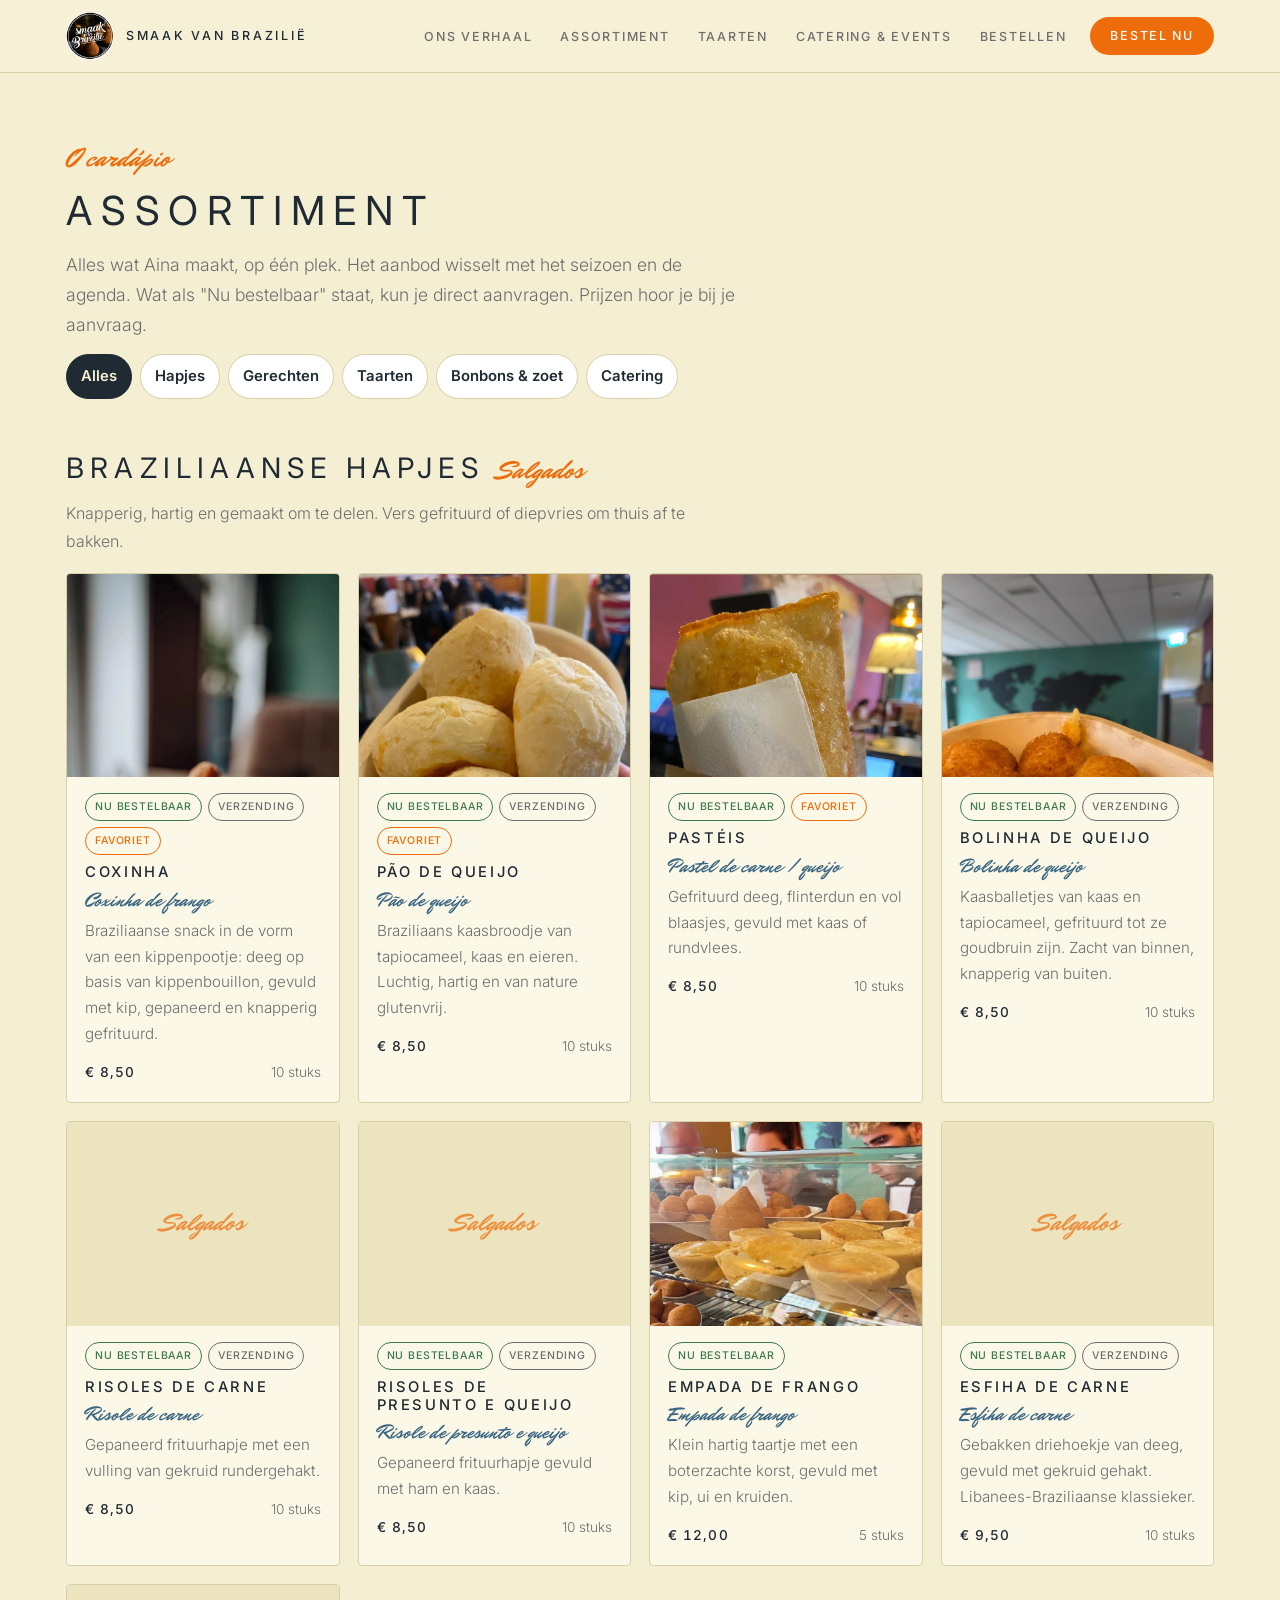
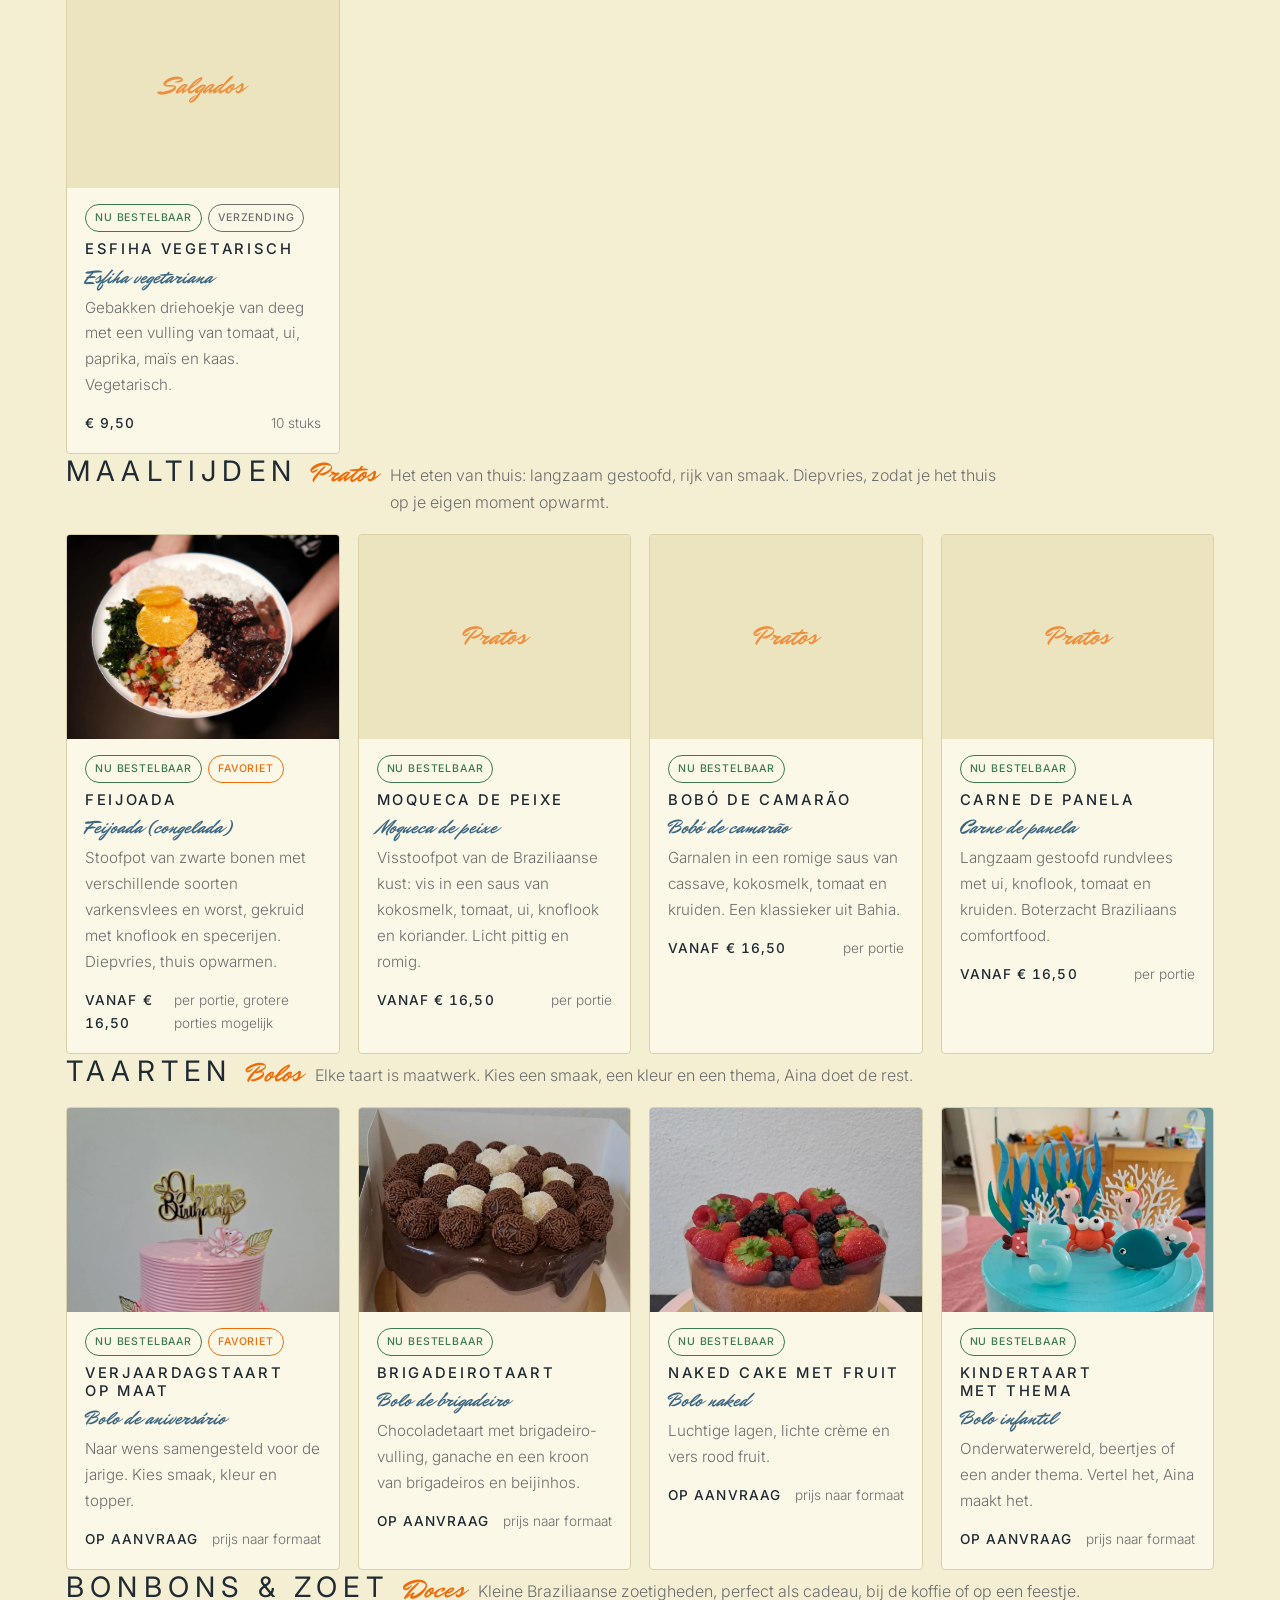
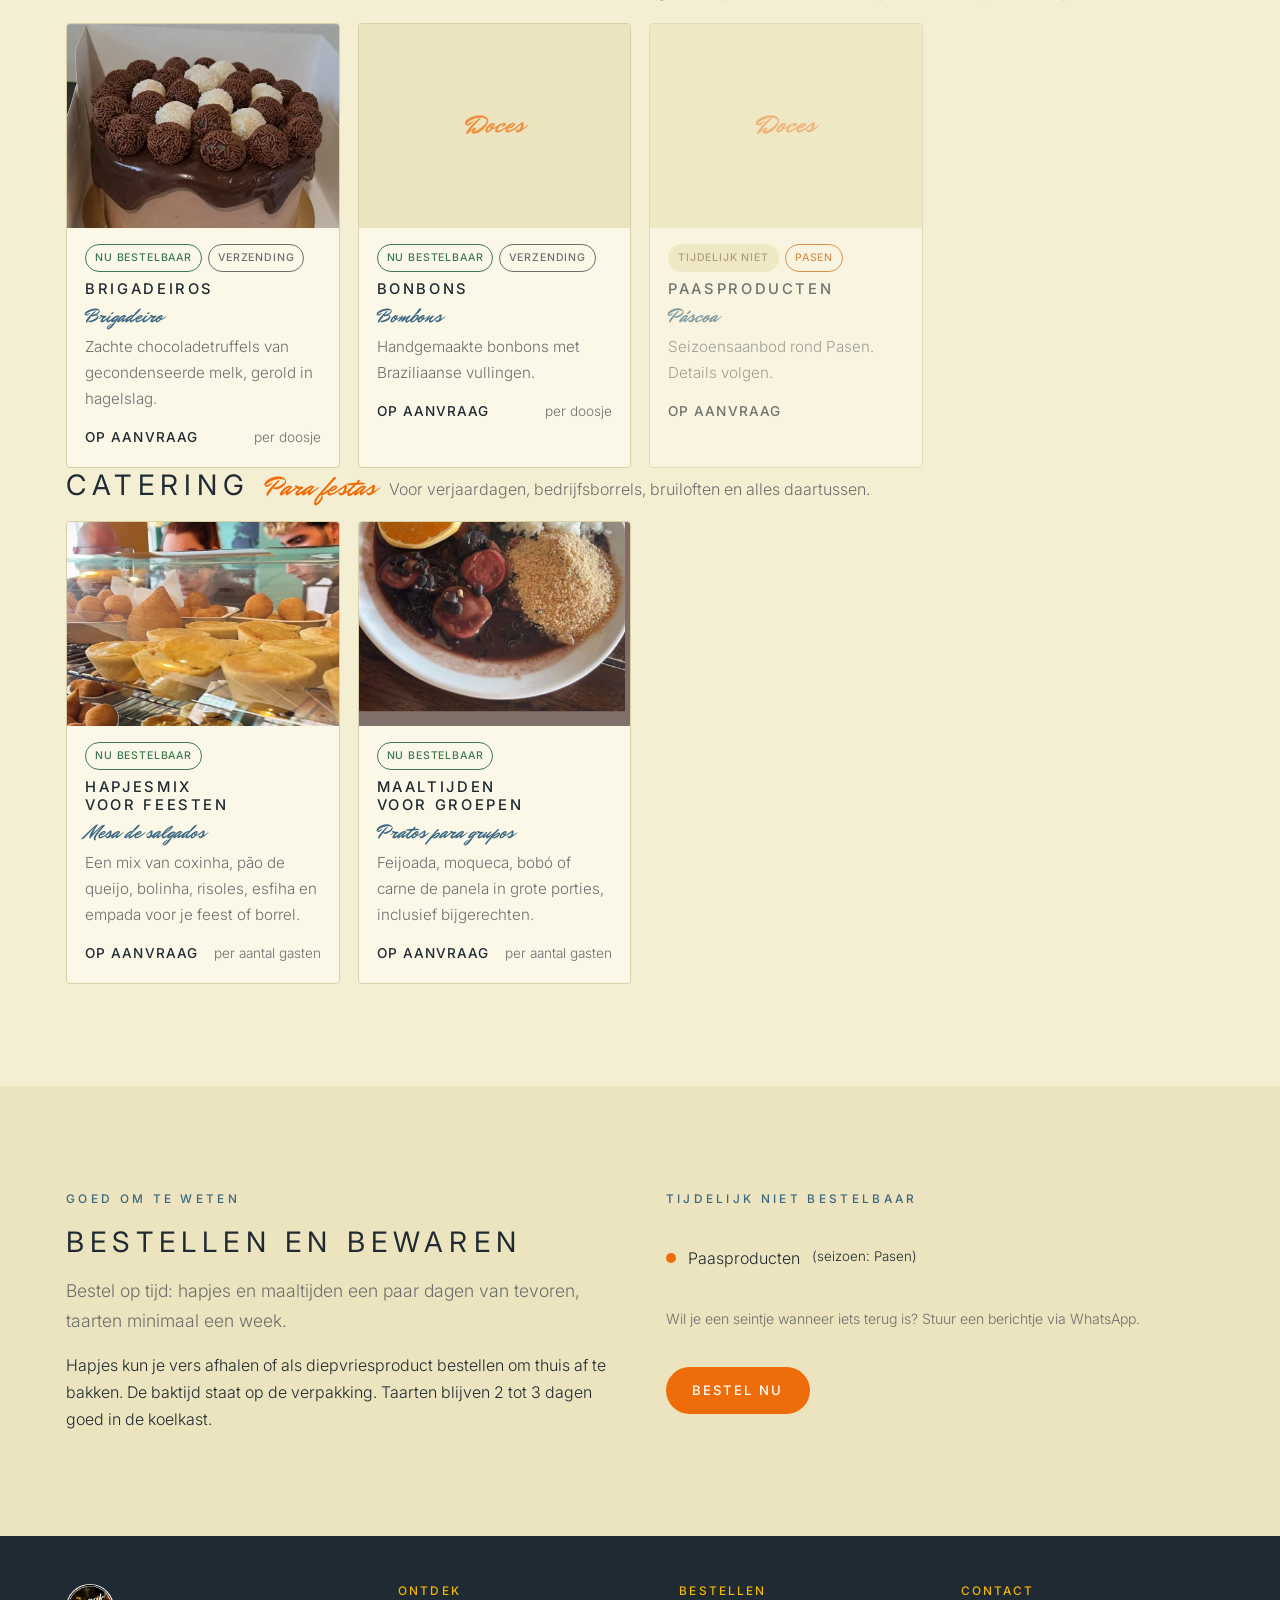
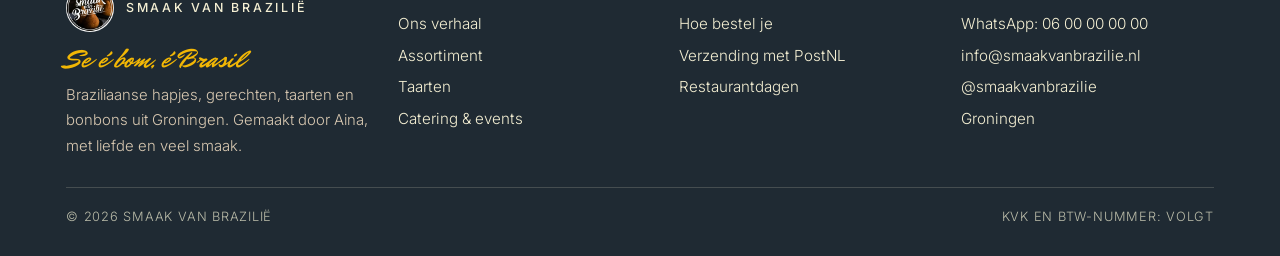
==== assortiment.html @ 4550ffef "Kopie van de live site (inspiring-semolina-e3691b.netlify.app) Co-Authored-By: Claude Opus 5.5 <nore" ====
<!doctype html>
<html lang="nl">
<head>
<meta charset="utf-8">
<meta name="viewport" content="width=device-width, initial-scale=1, viewport-fit=cover">
<title>Assortiment | Smaak van Brazilië</title>
<meta name="description" content="Alle Braziliaanse hapjes, gerechten, taarten, bonbons en cateringopties van Smaak van Brazilië, met actuele beschikbaarheid.">
<link rel="icon" href="img/logo.jpg">
<link rel="preconnect" href="https://fonts.googleapis.com">
<link rel="preconnect" href="https://fonts.gstatic.com" crossorigin>
<link rel="stylesheet" href="https://fonts.googleapis.com/css2?family=Inter:wght@300;400;500;600&family=Mr+Dafoe&display=swap">
<link rel="stylesheet" href="style.css">
</head>
<body>
<div class="notice" hidden></div>
<header class="nav">
  <div class="wrap">
    <a class='brand' href='/'><img src="img/logo.jpg" alt=""><span>smaak van Brazilië</span></a>
    <button class="burger" aria-expanded="false" aria-controls="menu">Menu</button>
    <ul class="menu" id="menu">
      <li><a href='/verhaal'>Ons verhaal</a></li>
      <li><a href='/assortiment'>Assortiment</a></li>
      <li><a href='/taarten'>Taarten</a></li>
      <li><a href='/catering'>Catering &amp; events</a></li>
      <li><a href='/bestellen'>Bestellen</a></li>
      <li><a class='btn btn-primary' href='/bestellen#formulier'>Bestel nu</a></li>
    </ul>
  </div>
</header>
<section class="page-head">
  <div class="wrap">
    <span class="script">O cardápio</span>
    <h1>Assortiment</h1>
    <p class="lead">Alles wat Aina maakt, op één plek. Het aanbod wisselt met het seizoen en de agenda. Wat als "Nu bestelbaar" staat, kun je direct aanvragen. Prijzen hoor je bij je aanvraag.</p>
    <div class="filter">
      <button type="button" data-filter="alle" class="on">Alles</button>
      <button type="button" data-filter="hapjes">Hapjes</button>
      <button type="button" data-filter="gerechten">Gerechten</button>
      <button type="button" data-filter="taarten">Taarten</button>
      <button type="button" data-filter="doces">Bonbons &amp; zoet</button>
      <button type="button" data-filter="catering">Catering</button>
    </div>
  </div>
</section>
<section class="section" style="padding-top:24px">
  <div class="wrap" id="assortiment"></div>
</section>
<section class="section band">
  <div class="wrap contact-grid">
    <div class="stack">
      <span class="eyebrow">Goed om te weten</span>
      <h2>Bestellen en bewaren</h2>
      <p class="lead" data-site="bestelTermijn"></p>
      <p>Hapjes kun je vers afhalen of als diepvriesproduct bestellen om thuis af te bakken. De baktijd staat op de verpakking. Taarten blijven 2 tot 3 dagen goed in de koelkast.</p>
    </div>
    <div class="stack">
      <span class="eyebrow">Tijdelijk niet bestelbaar</span>
      <ul class="pill-list" id="tijdelijk-niet"></ul>
      <p class="hint">Wil je een seintje wanneer iets terug is? Stuur een berichtje via WhatsApp.</p>
      <div><a class='btn btn-primary' href='/bestellen#formulier'>Bestel nu</a></div>
    </div>
  </div>
</section>

<footer>
  <div class="wrap">
    <div>
      <a class='brand' href='/'><img src="img/logo.jpg" alt=""><span>smaak van Brazilië</span></a>
      <p class="tagline">Se é bom, é Brasil</p>
      <p style="margin-top:10px;font-size:.93rem;color:#D9C9B2">Braziliaanse hapjes, gerechten, taarten en bonbons uit Groningen. Gemaakt door Aina, met liefde en veel smaak.</p>
    </div>
    <div>
      <h4>Ontdek</h4>
      <ul>
        <li><a href='/verhaal'>Ons verhaal</a></li>
        <li><a href='/assortiment'>Assortiment</a></li>
        <li><a href='/taarten'>Taarten</a></li>
        <li><a href='/catering'>Catering &amp; events</a></li>
      </ul>
    </div>
    <div>
      <h4>Bestellen</h4>
      <ul>
        <li><a href='/bestellen'>Hoe bestel je</a></li>
        <li><a href='/bestellen#verzending'>Verzending met PostNL</a></li>
        <li><a href='/catering#restaurantdagen'>Restaurantdagen</a></li>
      </ul>
    </div>
    <div>
      <h4>Contact</h4>
      <ul>
        <li><a data-href="whatsapp" href="#" target="_blank" rel="noopener">WhatsApp: <span data-site="telefoon"></span></a></li>
        <li><a data-href="email" href="#"><span data-site="email"></span></a></li>
        <li><a data-href="instagram" href="#" target="_blank" rel="noopener">@<span data-site="instagram"></span></a></li>
        <li><span data-site="plaats"></span></li>
      </ul>
    </div>
    <div class="legal"><span>© <span data-year></span> Smaak van Brazilië</span><span>KvK en btw-nummer: volgt</span></div>
  </div>
</footer>

<script src="products.js"></script>
<script src="main.js"></script>
</body>
</html>
---- style.css ----
/* ============================================================
   Smaak van Brazilië – huisstijl
   Layout: warme, rustige achtergrond; foto's doen het werk.
   Eén accent (dendê-oranje), een tweede kleur alleen voor zoet.
   ============================================================ */
:root{
  --bg:        #F4EFD3;   /* Peixou-creme */
  --bg-2:      #ECE4BE;   /* dieper creme voor banden */
  --ink:       #1F2A33;   /* diep blauwzwart */
  --ink-2:     #6E6E6E;   /* lichtgrijs lopende tekst, zoals Peixou */
  --line:      #D9D0A8;
  --accent:    #EE6C0A;   /* gebrande sinaasappel, knoppen */
  --accent-dk: #C95800;
  --yellow:    #F2B705;   /* mosterdgeel, banden */
  --blue:      #4E7FA0;   /* staalblauw, banden */
  --blue-dk:   #3C6782;
  --sweet:     #EE6C0A;
  --leaf:      #3E7A4F;
  --dark:      #4E7FA0;   /* donkere banden zijn nu blauw */
  --dark-fg:   #F4EFD3;

  --f-display: "Inter", "Helvetica Neue", Helvetica, Arial, sans-serif;
  --f-body:    "Inter", "Helvetica Neue", Helvetica, Arial, sans-serif;
  --f-script:  "Mr Dafoe", "Brush Script MT", cursive;

  --r: 4px;
  --gutter-l: max(16px, env(safe-area-inset-left, 0px));
  --gutter-r: max(16px, env(safe-area-inset-right, 0px));
  --wrap: 1180px;
  color-scheme: light;
}
*{box-sizing:border-box}
html{scroll-behavior:smooth}
@media (prefers-reduced-motion: reduce){ html{scroll-behavior:auto} *{animation:none!important;transition:none!important} }
body{margin:0;background:var(--bg);color:var(--ink);font-family:var(--f-body);font-size:16px;line-height:1.7;-webkit-font-smoothing:antialiased;font-weight:300}
img{max-width:100%;display:block}
a{color:inherit}
h1,h2{font-family:var(--f-display);line-height:1.25;margin:0;text-wrap:balance;font-weight:400;text-transform:uppercase;letter-spacing:.22em}
h1{font-size:clamp(1.5rem,3.4vw,2.7rem)}
h2{font-size:clamp(1.2rem,2.2vw,1.8rem)}
h3,h4{font-family:var(--f-body);font-weight:500;text-transform:uppercase;letter-spacing:.18em;margin:0;line-height:1.25;text-wrap:balance}
h3{font-size:1.02rem}
p{margin:0}
.lead{font-size:1.1rem;font-weight:300;color:var(--ink-2);max-width:62ch}
.script{font-family:var(--f-script);font-weight:400;color:var(--accent);font-size:1.7rem;line-height:1;letter-spacing:0}
.eyebrow{font-family:var(--f-body);text-transform:uppercase;letter-spacing:.28em;font-size:.74rem;font-weight:500;color:var(--blue-dk)}
.wrap{max-width:var(--wrap);margin-inline:auto;padding-left:var(--gutter-l);padding-right:var(--gutter-r)}
.section{padding-block:clamp(56px,8vw,104px)}
.section-head{display:grid;gap:12px;margin-bottom:36px;max-width:70ch}
.band{background:var(--bg-2)}
.band-dark{background:var(--blue);color:var(--dark-fg)}
.band-dark .lead{color:#E7E9D9}
.band-dark .eyebrow{color:#F2B705}
.band-dark .script{color:#F2B705}
.band-yellow{background:var(--yellow);color:var(--ink)}
.band-yellow .eyebrow{color:var(--ink)}
.band-yellow .lead{color:#3B3420}
.stack{display:grid;gap:16px}
.focus:focus-visible, a:focus-visible, button:focus-visible, input:focus-visible, select:focus-visible, textarea:focus-visible{outline:3px solid var(--accent);outline-offset:3px}

/* ---- Buttons ---- */
.btn{display:inline-flex;align-items:center;gap:10px;padding:15px 24px;border-radius:999px;font-family:var(--f-body);font-weight:500;font-size:.82rem;text-transform:uppercase;letter-spacing:.16em;text-decoration:none;border:2px solid transparent;cursor:pointer;transition:transform .15s ease,background .15s ease;line-height:1}
.btn:hover{transform:translateY(-1px)}
.btn-primary{background:var(--accent);color:#fff}
.btn-primary:hover{background:var(--accent-dk)}
.btn-ghost{background:transparent;border-color:currentColor}
.btn-dark{background:var(--ink);color:var(--bg)}
.btn-yellow{background:var(--yellow);color:var(--ink)}
.btn-yellow:hover{background:#E0A800}
.btn-row{display:flex;flex-wrap:wrap;gap:12px}
.btn svg{width:18px;height:18px}

/* ---- Topbar / nav ---- */
.notice{background:var(--accent);color:#fff;text-align:center;font-weight:600;padding:8px var(--gutter-r) 8px var(--gutter-l);font-size:.95rem}
.notice[hidden]{display:none}
.nav{position:sticky;top:env(safe-area-inset-top,0px);z-index:20;background:color-mix(in srgb,var(--bg) 94%,white);backdrop-filter:blur(10px);border-bottom:1px solid var(--line)}
.nav .wrap{display:flex;align-items:center;justify-content:space-between;gap:16px;min-height:72px}
.brand{display:flex;align-items:center;gap:12px;text-decoration:none}
.brand img{width:48px;height:48px;border-radius:50%;object-fit:cover}
.brand span{font-family:var(--f-body);font-weight:500;font-size:.78rem;letter-spacing:.22em;text-transform:uppercase;line-height:1;color:var(--ink)}
.menu{display:flex;gap:4px;list-style:none;margin:0;padding:0;align-items:center}
.menu a{text-decoration:none;padding:10px 12px;border-radius:999px;font-weight:500;font-size:.78rem;text-transform:uppercase;letter-spacing:.14em;color:var(--ink-2)}
.menu a:hover,.menu a[aria-current="page"]{color:var(--ink);background:var(--bg-2)}
.menu .btn{padding:11px 18px;margin-left:8px;color:#fff}
.menu .btn:hover{background:var(--accent-dk);color:#fff}
.burger{display:none;background:none;border:2px solid var(--line);border-radius:10px;padding:8px 10px;font:inherit;font-weight:700;cursor:pointer;color:var(--ink)}
@media (max-width: 860px){
  .burger{display:inline-flex}
  .menu{display:none;position:absolute;left:0;right:0;top:100%;background:var(--bg);border-bottom:1px solid var(--line);flex-direction:column;align-items:stretch;padding:12px var(--gutter-r) 16px var(--gutter-l);gap:2px}
  .menu.open{display:flex}
  .menu a{padding:12px 14px}
  .menu .btn{margin:8px 0 0;justify-content:center}
}

/* ---- Hero ---- */
.hero{padding-block:clamp(32px,5vw,72px) clamp(40px,6vw,80px)}
.hero .wrap{display:grid;grid-template-columns:minmax(0,1.05fr) minmax(0,1fr);gap:clamp(24px,4vw,56px);align-items:center}
.hero-copy{display:grid;gap:22px}
.hero-copy h1 em{font-style:normal;color:var(--accent)}
.hero-art{position:relative;display:grid;grid-template-columns:1fr 1fr;grid-template-rows:auto auto;gap:14px}
.hero-art img{border-radius:var(--r);object-fit:cover;width:100%;height:100%}
.hero-art .a{grid-row:1/3;aspect-ratio:3/4}
.hero-art .b{aspect-ratio:1/1}
.hero-art .c{aspect-ratio:1/1}
.stamp{position:absolute;left:-18px;bottom:-18px;width:120px;height:120px;border-radius:50%;background:var(--accent);color:#fff;display:grid;place-items:center;text-align:center;font-family:var(--f-display);font-weight:800;font-size:.8rem;line-height:1.15;padding:14px;transform:rotate(-8deg);box-shadow:0 10px 30px rgba(38,23,15,.2)}
.stamp b{display:block;font-family:var(--f-script);font-weight:400;font-size:1.15rem}
@media (max-width: 860px){
  .hero .wrap{grid-template-columns:1fr}
  .hero-art{margin-top:8px}
  .stamp{left:auto;right:-6px;bottom:-14px;width:104px;height:104px}
}
.trust{display:flex;flex-wrap:wrap;gap:10px 22px;color:var(--ink-2);font-size:.95rem}
.trust span{display:inline-flex;align-items:center;gap:8px}
.trust svg{width:18px;height:18px;color:var(--accent)}

/* ---- Category tiles ---- */
.tiles{display:grid;grid-template-columns:repeat(4,minmax(0,1fr));gap:16px}
.tile{position:relative;border-radius:var(--r);overflow:hidden;aspect-ratio:4/5;text-decoration:none;color:#fff;background:var(--dark);display:grid}
.tile img{position:absolute;inset:0;width:100%;height:100%;object-fit:cover;transition:transform .5s ease}
.tile:hover img{transform:scale(1.04)}
.tile::after{content:"";position:absolute;inset:0;background:linear-gradient(to top,rgba(20,10,5,.82) 0%,rgba(20,10,5,.1) 55%,transparent 100%)}
.tile .t{position:relative;z-index:1;align-self:end;padding:20px;display:grid;gap:4px}
.tile .t small{font-family:var(--f-script);font-size:1.4rem;line-height:1;color:var(--yellow)}
.tile .t h3{font-size:.95rem;color:#fff}
@media (max-width: 900px){.tiles{grid-template-columns:repeat(2,minmax(0,1fr))}}

/* ---- Story split ---- */
.split{display:grid;grid-template-columns:minmax(0,1fr) minmax(0,1fr);gap:clamp(24px,5vw,72px);align-items:center}
.split img{border-radius:var(--r);width:100%;aspect-ratio:4/3;object-fit:cover}
.split .copy{display:grid;gap:18px}
.quote{font-family:var(--f-script);font-size:clamp(1.6rem,2.6vw,2.2rem);font-weight:400;line-height:1.15;color:var(--blue-dk)}
.band-dark .quote{color:var(--yellow)}
@media (max-width: 860px){.split{grid-template-columns:1fr}}

/* ---- Product cards ---- */
.cards{display:grid;grid-template-columns:repeat(auto-fill,minmax(250px,1fr));gap:18px}
.card{display:grid;grid-template-rows:auto 1fr;background:#FBF8E8;border:1px solid var(--line);border-radius:var(--r);overflow:hidden}
.card .ph{aspect-ratio:4/3;background:var(--bg-2);display:grid;place-items:center;overflow:hidden}
.card .ph img{width:100%;height:100%;object-fit:cover}
.card .ph .noimg{font-family:var(--f-script);color:var(--accent);font-size:1.6rem;opacity:.7}
.card .body{padding:16px 18px 18px;display:grid;gap:8px;align-content:start}
.card .body h3{font-size:.92rem}
.card .pt{font-family:var(--f-script);color:var(--blue-dk);font-size:1.25rem;line-height:1}
.card .desc{color:var(--ink-2);font-size:.95rem}
.card .meta{display:flex;justify-content:space-between;align-items:baseline;gap:10px;margin-top:6px;font-size:.95rem}
.card .price{font-family:var(--f-body);font-weight:500;letter-spacing:.08em;text-transform:uppercase;font-size:.85rem;font-variant-numeric:tabular-nums}
.card .unit{color:var(--ink-2);font-size:.85rem}
.card.uit{opacity:.62}
.card.uit .ph img{filter:grayscale(1)}
.badges{display:flex;gap:6px;flex-wrap:wrap}
.badge{display:inline-block;font-family:var(--f-body);font-size:.66rem;font-weight:500;text-transform:uppercase;letter-spacing:.08em;padding:4px 9px;border-radius:999px;border:1px solid currentColor}
.badge-ok{color:var(--leaf)}
.badge-uit{color:#8A6A52;background:var(--bg-2);border-color:transparent}
.badge-post{color:var(--ink-2)}
.badge-pop{color:var(--sweet)}
.badge-seizoen{color:var(--accent-dk)}
.cat-head{display:flex;align-items:baseline;gap:14px;flex-wrap:wrap;margin:48px 0 18px;padding-top:24px;border-top:1px solid var(--line)}
.cat-head:first-of-type{margin-top:0;border-top:0;padding-top:0}
.cat-head .script{font-size:1.7rem}
.cat-head p{flex-basis:100%;color:var(--ink-2);max-width:62ch}
.filter{display:flex;gap:8px;flex-wrap:wrap;margin-bottom:28px}
.filter a,.filter button{font:inherit;font-weight:600;font-size:.93rem;padding:9px 14px;border-radius:999px;border:1px solid var(--line);background:#fff;color:var(--ink);text-decoration:none;cursor:pointer}
.filter a:hover,.filter button:hover,.filter .on{background:var(--ink);color:var(--dark-fg);border-color:var(--ink)}

/* ---- Gallery ---- */
.gallery{display:grid;grid-template-columns:repeat(3,minmax(0,1fr));gap:14px}
.gallery figure{margin:0;border-radius:var(--r);overflow:hidden;position:relative;background:var(--bg-2)}
.gallery img{width:100%;aspect-ratio:4/5;object-fit:cover}
.gallery figcaption{position:absolute;left:0;right:0;bottom:0;padding:12px 14px;color:#fff;font-size:.9rem;font-weight:600;background:linear-gradient(to top,rgba(20,10,5,.75),transparent)}
.gallery .wide{grid-column:span 2}
.gallery .wide img{aspect-ratio:8/5}
@media (max-width: 700px){.gallery{grid-template-columns:repeat(2,minmax(0,1fr))}.gallery .wide{grid-column:span 2}}

/* ---- Steps / info ---- */
.steps{display:grid;grid-template-columns:repeat(3,minmax(0,1fr));gap:18px;counter-reset:s}
.step{background:#FBF8E8;border:1px solid var(--line);border-radius:var(--r);padding:22px;display:grid;gap:10px;align-content:start}
.step h3{display:flex;align-items:center;gap:12px}
.step h3::before{counter-increment:s;content:counter(s);width:34px;height:34px;border-radius:50%;background:var(--yellow);color:var(--ink);display:grid;place-items:center;font-size:.85rem;letter-spacing:0;flex:none;font-weight:500}
.step p{color:var(--ink-2);font-size:.97rem}
@media (max-width: 800px){.steps{grid-template-columns:1fr}}
.infogrid{display:grid;grid-template-columns:repeat(auto-fit,minmax(240px,1fr));gap:18px}
.info{border-left:3px solid var(--yellow);padding-left:16px;display:grid;gap:6px}
.info h3{font-size:1.1rem}
.info p{color:var(--ink-2);font-size:.97rem}
.band-dark .info p{color:#D9C9B2}

/* ---- Event card ---- */
.event{display:grid;grid-template-columns:minmax(0,1.1fr) minmax(0,1fr);gap:clamp(20px,4vw,56px);align-items:center}
.event img{border-radius:var(--r);width:100%;aspect-ratio:4/3;object-fit:cover}
.event .copy{display:grid;gap:16px}
.pill-list{display:grid;gap:10px;list-style:none;padding:0;margin:0}
.pill-list li{display:flex;gap:12px;align-items:flex-start}
.pill-list li::before{content:"";width:10px;height:10px;border-radius:50%;background:var(--accent);margin-top:.5em;flex:none}
@media (max-width: 860px){.event{grid-template-columns:1fr}}

/* ---- Contact / order ---- */
.contact-grid{display:grid;grid-template-columns:minmax(0,1fr) minmax(0,1fr);gap:clamp(24px,4vw,56px)}
@media (max-width: 860px){.contact-grid{grid-template-columns:1fr}}
.ways{display:grid;gap:12px}
.way{display:flex;gap:14px;align-items:center;padding:14px 16px;border:1px solid var(--line);border-radius:var(--r);background:#FBF8E8;text-decoration:none}
.way .ic{width:42px;height:42px;border-radius:12px;background:var(--bg-2);display:grid;place-items:center;flex:none;color:var(--accent-dk)}
.way .ic svg{width:22px;height:22px}
.way b{font-family:var(--f-body);font-weight:500;text-transform:uppercase;letter-spacing:.12em;font-size:.8rem;display:block}
.way span{color:var(--ink-2);font-size:.93rem;word-break:break-word}
.copybtn{margin-left:auto;font:inherit;font-size:.8rem;font-weight:700;padding:6px 10px;border-radius:8px;border:1px solid var(--line);background:var(--bg);cursor:pointer;flex:none}
form.order{display:grid;gap:14px;background:#FBF8E8;border:1px solid var(--line);border-radius:var(--r);padding:22px}
.field{display:grid;gap:6px}
.field label{font-weight:700;font-size:.92rem}
.field input,.field select,.field textarea{font:inherit;padding:11px 12px;border:1px solid var(--line);border-radius:10px;background:var(--bg);color:var(--ink);width:100%;min-width:0}
.field textarea{min-height:110px;resize:vertical}
.row2{display:grid;grid-template-columns:1fr 1fr;gap:12px}
@media (max-width:520px){.row2{grid-template-columns:1fr}}
.out{background:var(--bg-2);border-radius:10px;padding:14px;white-space:pre-wrap;font-size:.93rem;line-height:1.5}
.hint{font-size:.88rem;color:var(--ink-2)}

/* ---- Footer ---- */
footer{background:var(--ink);color:var(--bg);padding-block:48px 28px}
footer .wrap{display:grid;grid-template-columns:1.2fr 1fr 1fr 1fr;gap:28px}
footer h4{font-size:.74rem;margin-bottom:12px;color:var(--yellow)}
footer a{color:inherit;text-decoration:none}
footer a:hover{text-decoration:underline}
footer ul{list-style:none;margin:0;padding:0;display:grid;gap:6px;font-size:.95rem}
footer .brand span{color:var(--bg)}
footer .tagline{font-family:var(--f-script);color:var(--yellow);font-size:1.7rem;line-height:1;margin-top:14px}
footer .legal{grid-column:1/-1;border-top:1px solid rgba(244,239,211,.18);padding-top:18px;font-size:.8rem;letter-spacing:.06em;text-transform:uppercase;color:#B9BBA8;display:flex;flex-wrap:wrap;gap:10px 24px;justify-content:space-between}
@media (max-width:860px){footer .wrap{grid-template-columns:1fr 1fr}}
@media (max-width:520px){footer .wrap{grid-template-columns:1fr}}

/* ---- Page header ---- */
.page-head{padding-block:clamp(36px,6vw,72px) 0}
.page-head .wrap{display:grid;gap:14px;max-width:calc(var(--wrap))}
.page-head h1{font-size:clamp(1.5rem,3.2vw,2.5rem)}

/* ---- Beheer ---- */
.admin{display:grid;gap:12px}
.admin-row{display:grid;grid-template-columns:auto minmax(0,1.4fr) minmax(0,1fr) minmax(0,1fr) auto;gap:12px;align-items:center;background:#fff;border:1px solid var(--line);border-radius:12px;padding:12px 14px}
.admin-row input[type=text]{font:inherit;padding:8px 10px;border:1px solid var(--line);border-radius:8px;width:100%;min-width:0;background:var(--bg)}
.admin-row .cat{font-size:.8rem;color:var(--ink-2);text-transform:uppercase;letter-spacing:.06em;font-weight:700}
.switch{position:relative;width:52px;height:30px;flex:none}
.switch input{position:absolute;inset:0;opacity:0;margin:0;cursor:pointer;z-index:1}
.switch i{position:absolute;inset:0;border-radius:999px;background:#CDBEA6;transition:background .2s}
.switch i::after{content:"";position:absolute;top:3px;left:3px;width:24px;height:24px;border-radius:50%;background:#fff;transition:transform .2s;box-shadow:0 1px 3px rgba(0,0,0,.25)}
.switch input:checked + i{background:var(--leaf)}
.switch input:checked + i::after{transform:translateX(22px)}
.admin-row.uit{background:var(--bg-2)}
@media (max-width:760px){.admin-row{grid-template-columns:auto minmax(0,1fr) auto}.admin-row .prijs,.admin-row .cat{grid-column:2/3}}
.admin-tools{display:flex;flex-wrap:wrap;gap:10px;align-items:center;margin:20px 0}
textarea.code{width:100%;min-height:220px;font:13px/1.45 ui-monospace,Menlo,Consolas,monospace;border:1px solid var(--line);border-radius:10px;padding:12px;background:#fff;color:var(--ink)}
.ok{color:var(--leaf);font-weight:700}

/* ---- Hero slider (full width) ---- */
.slider{position:relative;background:var(--dark);color:#fff;overflow:hidden}
.slides{position:relative;height:clamp(520px,78vh,760px)}
.slide{position:absolute;inset:0;opacity:0;transition:opacity .8s ease;display:grid;align-items:end}
.slide.is-active{opacity:1;z-index:1}
.slide img{position:absolute;inset:0;width:100%;height:100%;object-fit:cover;object-position:var(--pos,center)}
.slide::after{content:"";position:absolute;inset:0;background:linear-gradient(to top,rgba(20,10,5,.85) 0%,rgba(20,10,5,.45) 45%,rgba(20,10,5,.1) 100%)}
.slide-copy{position:relative;z-index:1;width:100%;display:grid;gap:16px;padding-block:clamp(40px,7vw,88px) clamp(64px,9vw,104px);max-width:var(--wrap);box-sizing:border-box}
.slide-copy h1{color:#fff;max-width:22ch;font-size:clamp(1.4rem,3.2vw,2.6rem);letter-spacing:.3em;text-shadow:0 2px 24px rgba(0,0,0,.35)}
.slide-copy p{color:#F1E6D6;font-size:1.15rem;max-width:52ch}
.slide-copy .script{color:var(--yellow);font-size:2rem}
.btn-light{background:rgba(255,255,255,.14);color:#fff;border-color:rgba(255,255,255,.7);backdrop-filter:blur(4px)}
.btn-light:hover{background:rgba(255,255,255,.26)}
.slider-arrow{position:absolute;top:50%;transform:translateY(-50%);z-index:3;width:48px;height:48px;border-radius:50%;border:1px solid rgba(255,255,255,.55);background:rgba(20,10,5,.35);color:#fff;display:grid;place-items:center;cursor:pointer;backdrop-filter:blur(4px);transition:background .2s}
.slider-arrow:hover{background:var(--yellow);border-color:var(--yellow);color:var(--ink)}
.slider-arrow svg{width:22px;height:22px}
.slider-arrow.prev{left:max(12px,env(safe-area-inset-left,0px))}
.slider-arrow.next{right:max(12px,env(safe-area-inset-right,0px))}
.slider-dots{position:absolute;left:0;right:0;bottom:22px;z-index:3;display:flex;justify-content:center;gap:10px;padding-left:var(--gutter-l);padding-right:var(--gutter-r)}
.slider-dots button{width:44px;height:4px;border-radius:999px;border:0;padding:0;background:rgba(255,255,255,.4);cursor:pointer;position:relative;overflow:hidden}
.slider-dots button::after{content:"";position:absolute;inset:0;background:var(--yellow);transform:scaleX(0);transform-origin:left}
.slider-dots button[aria-selected="true"]::after{transform:scaleX(1);transition:transform var(--dur,6s) linear}
.slider.paused .slider-dots button[aria-selected="true"]::after{transition:none;transform:scaleX(1)}
@media (max-width:700px){
  .slides{height:min(88vh,640px)}
  .slider-arrow{width:40px;height:40px;top:auto;bottom:14px;transform:none}
  .slider-dots{bottom:30px}
  .slider-dots button{width:22px}
  .slide-copy{padding-bottom:92px}
}
@media (prefers-reduced-motion:reduce){.slide{transition:none}.slider-dots button[aria-selected="true"]::after{transition:none}}

/* ---- Peixou-devices: gescheurde randen, draaiing, stempel, tickerband ---- */
.torn{clip-path:var(--torn,none)}
.tilt-l{transform:rotate(-1.4deg)}.tilt-r{transform:rotate(1.2deg)}
.frame{background:var(--bg);padding:10px}
.pill{display:inline-grid;place-items:center;text-align:center;background:var(--accent);color:#fff;border-radius:999px;padding:10px 16px;font-size:.62rem;letter-spacing:.2em;text-transform:uppercase;font-weight:500;line-height:1.3;transform:rotate(-6deg)}
.ticker{overflow:hidden;white-space:nowrap;padding-block:14px;border-block:1px solid rgba(31,42,51,.12)}
.ticker span{display:inline-block;padding-inline:28px;font-size:.78rem;letter-spacing:.3em;text-transform:uppercase;font-weight:500;animation:tick 40s linear infinite}
@keyframes tick{from{transform:translateX(0)}to{transform:translateX(-50%)}}
.ticker i{font-style:normal;color:var(--accent);padding-inline:14px}
/* hero met datum-paneel (Soprano's) */
.slider .slides{height:clamp(560px,82vh,780px)}
.hero-grid{position:relative;z-index:2;display:grid;grid-template-columns:minmax(0,1fr) 360px;gap:32px;align-items:end;width:100%;max-width:var(--wrap);margin-inline:auto;padding-left:var(--gutter-l);padding-right:var(--gutter-r);box-sizing:border-box}
.slide-copy{padding-left:0;padding-right:0;max-width:none}
.datebox{position:absolute;right:var(--gutter-r);bottom:clamp(64px,9vw,104px);z-index:4;width:340px;background:var(--bg);color:var(--ink);border-radius:6px;box-shadow:0 20px 50px rgba(0,0,0,.3);display:grid;gap:10px;padding:18px}
.datebox h3{font-size:.8rem;display:flex;justify-content:space-between;align-items:center}
.datebox .field input,.datebox .field select{padding:10px 11px;font-size:.95rem;background:#fff}
.datebox .btn{justify-content:center}
.datebox .hint{font-size:.78rem}
@media (max-width:1100px){.datebox{width:300px}}
@media (max-width:900px){.datebox{position:static;width:auto;box-shadow:none;border-radius:0;padding:20px var(--gutter-r) 24px var(--gutter-l);background:var(--bg-2)}.slide-copy{padding-right:0}}
/* services (Soprano's "our services") */
.services{display:grid;grid-template-columns:repeat(4,minmax(0,1fr));gap:22px}
.service{display:grid;gap:12px;text-decoration:none;color:inherit}
.service .ph{aspect-ratio:4/5;overflow:hidden;background:var(--bg-2)}
.service .ph img{width:100%;height:100%;object-fit:cover;transition:transform .5s ease}
.service:hover .ph img{transform:scale(1.04)}
.service h3{font-size:.9rem}
.service p{color:var(--ink-2);font-size:.95rem}
.service .more{font-size:.74rem;letter-spacing:.2em;text-transform:uppercase;font-weight:500;color:var(--accent)}
@media (max-width:900px){.services{grid-template-columns:repeat(2,minmax(0,1fr))}}
@media (max-width:480px){.services{grid-template-columns:1fr}}
.big-script{font-family:var(--f-script);font-size:clamp(2.4rem,6vw,5rem);line-height:.9;color:var(--yellow);position:absolute;left:50%;bottom:6%;transform:translate(-50%,0) rotate(-4deg);text-shadow:0 2px 20px rgba(0,0,0,.25);pointer-events:none;white-space:nowrap}
.photo-wrap{position:relative}

/* ---- Peixou editorial opener ---- */
.opener{padding-block:clamp(40px,7vw,90px) clamp(32px,5vw,64px);text-align:center}
.opener .wrap{display:grid;justify-items:center;gap:22px}
.topline{display:flex;justify-content:space-between;align-items:center;width:100%;font-size:.68rem;letter-spacing:.3em;text-transform:uppercase;font-weight:500;color:var(--ink)}
.topline .pill{transform:rotate(6deg)}
.opener img.mark{width:clamp(170px,22vw,250px);height:auto;border-radius:50%}
.opener .tag{font-size:.74rem;letter-spacing:.34em;text-transform:uppercase;font-weight:500;color:var(--blue-dk)}
.opener .intro{max-width:66ch;color:var(--ink-2);font-weight:300;font-size:1.12rem;line-height:1.75}
.opener .intro b{font-weight:500;color:var(--ink)}
.opener .meta{font-size:.68rem;letter-spacing:.26em;text-transform:uppercase;color:var(--ink-2)}
/* photo + text columns like "DO MAR PRA MOOCA" */
.statement{position:relative;overflow:hidden;color:#fff;background:var(--blue)}
.statement img{position:absolute;inset:0;width:100%;height:100%;object-fit:cover;object-position:var(--pos,center)}
.statement::after{content:"";position:absolute;inset:0;background:rgba(20,30,40,.42)}
.statement .wrap{position:relative;z-index:1;display:grid;gap:28px;padding-block:clamp(72px,12vw,150px);min-height:60vh;align-content:center}
.statement .cols{display:grid;grid-template-columns:1fr 1fr;gap:40px;font-size:.78rem;letter-spacing:.24em;text-transform:uppercase;font-weight:500}
.statement .cols div:last-child{text-align:right}
.statement h2{font-size:clamp(1.5rem,4vw,3.2rem);letter-spacing:.32em;color:#fff}
.statement p.small{max-width:44ch;font-size:.95rem;color:#EEF0E6;text-transform:none;letter-spacing:0;font-weight:300;line-height:1.7}
@media (max-width:700px){.statement .cols{grid-template-columns:1fr}.statement .cols div:last-child{text-align:left}}
/* duo photos with labels */
.duo{display:grid;grid-template-columns:1fr 1fr;gap:16px}
.duo a{position:relative;display:block;aspect-ratio:1/1;overflow:hidden;text-decoration:none;color:#fff}
.duo img{width:100%;height:100%;object-fit:cover;transition:transform .6s ease}
.duo a:hover img{transform:scale(1.03)}
.duo span{position:absolute;left:0;right:0;top:50%;transform:translateY(-50%);text-align:center;font-size:clamp(.8rem,1.6vw,1.1rem);letter-spacing:.34em;text-transform:uppercase;font-weight:500;text-shadow:0 2px 20px rgba(0,0,0,.5)}
@media (max-width:600px){.duo{grid-template-columns:1fr}}
/* big letter band */
.letterband{display:grid;grid-template-columns:1fr 1fr;gap:40px;align-items:center}
.letterband .letter{font-family:var(--f-script);font-size:clamp(7rem,18vw,15rem);line-height:.8;color:var(--bg);display:grid;gap:18px}
.letterband .letter small{font-family:var(--f-body);font-size:.7rem;letter-spacing:.3em;text-transform:uppercase;font-weight:500;color:var(--ink)}
@media (max-width:760px){.letterband{grid-template-columns:1fr}}
.cards.center{justify-content:center}
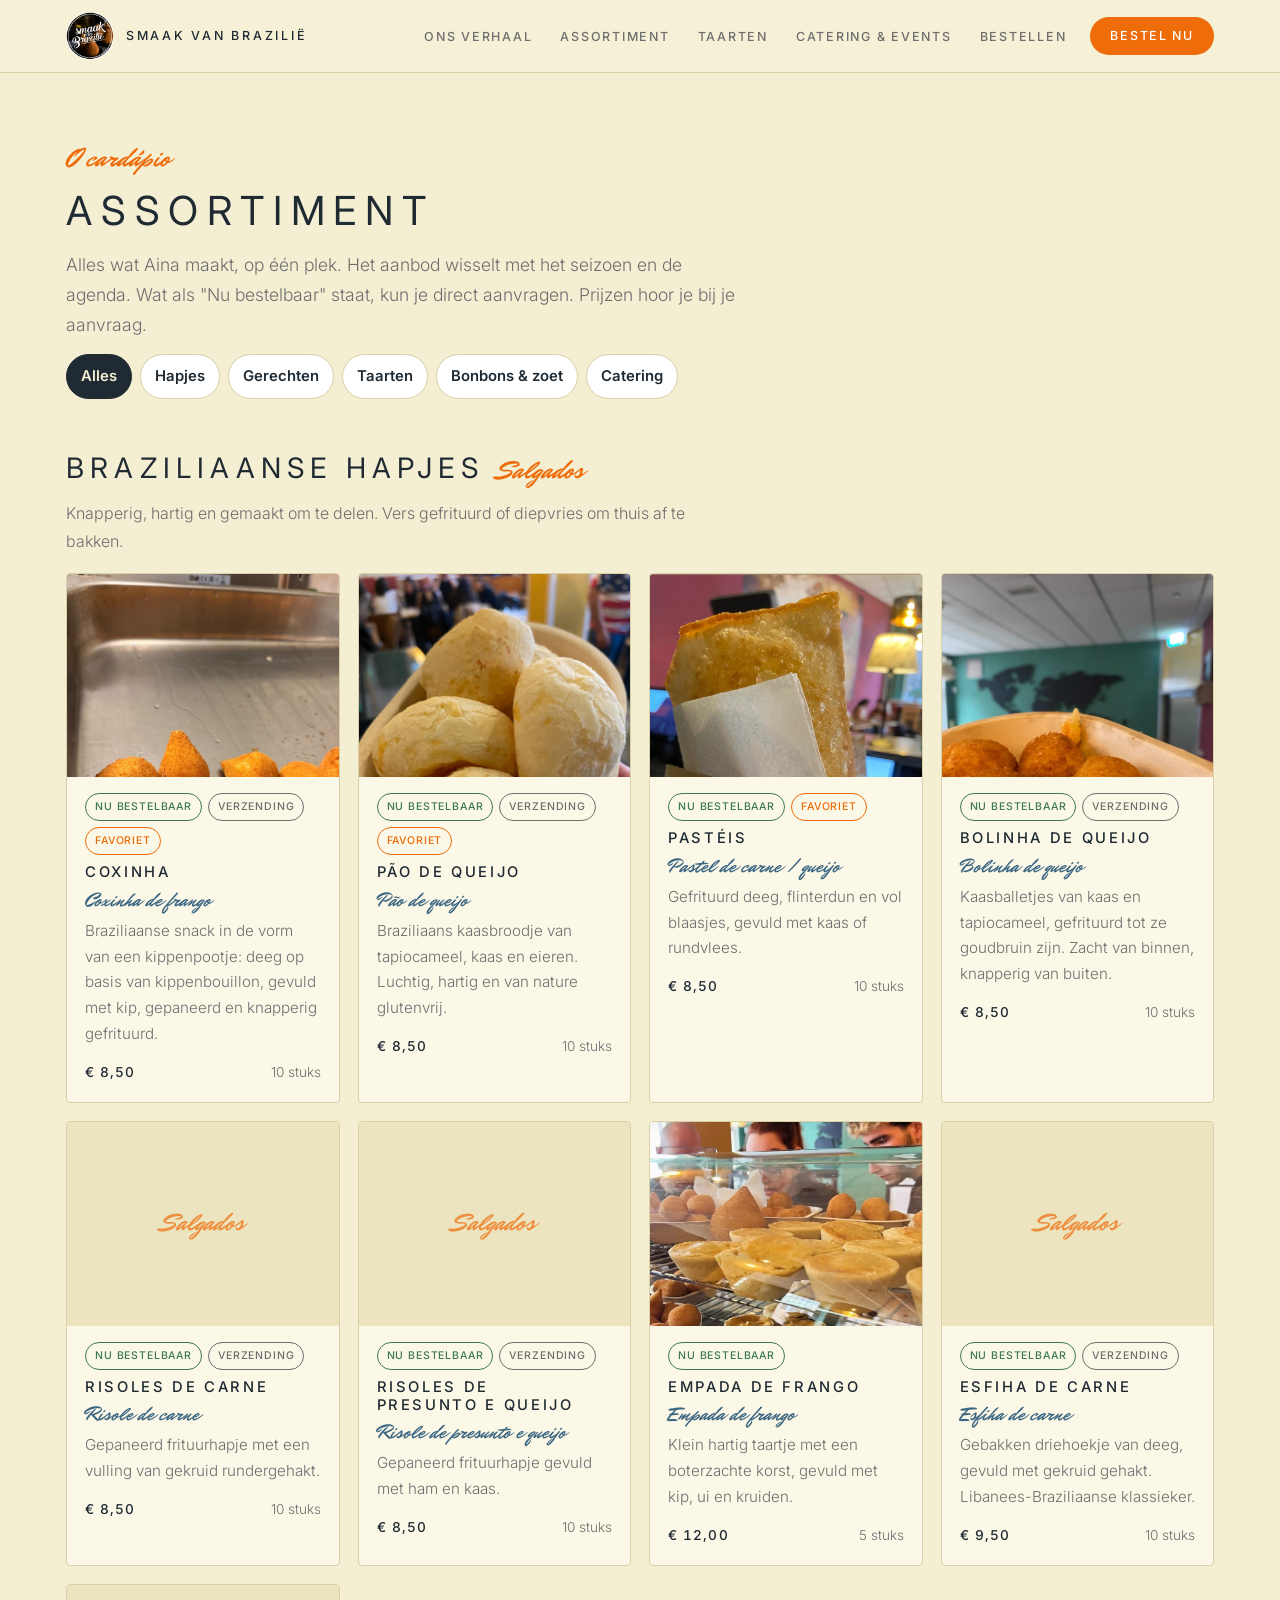
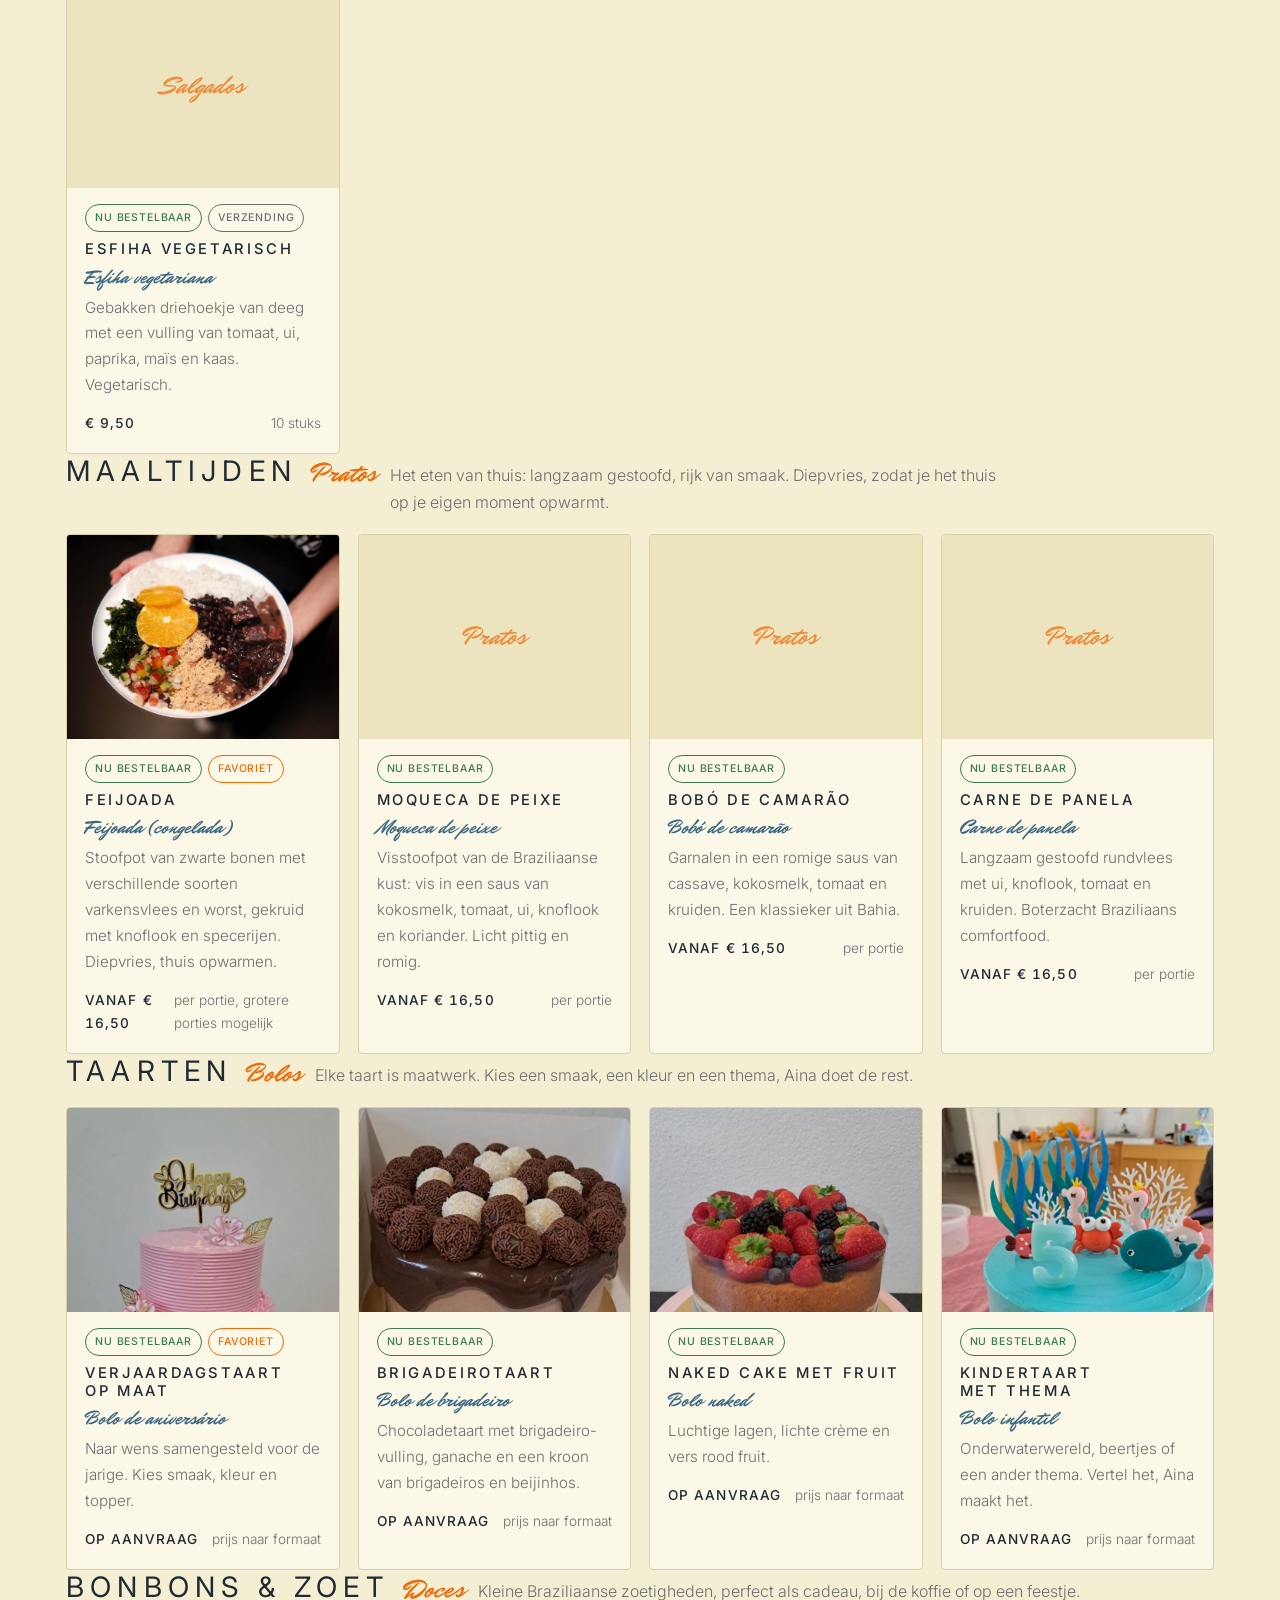
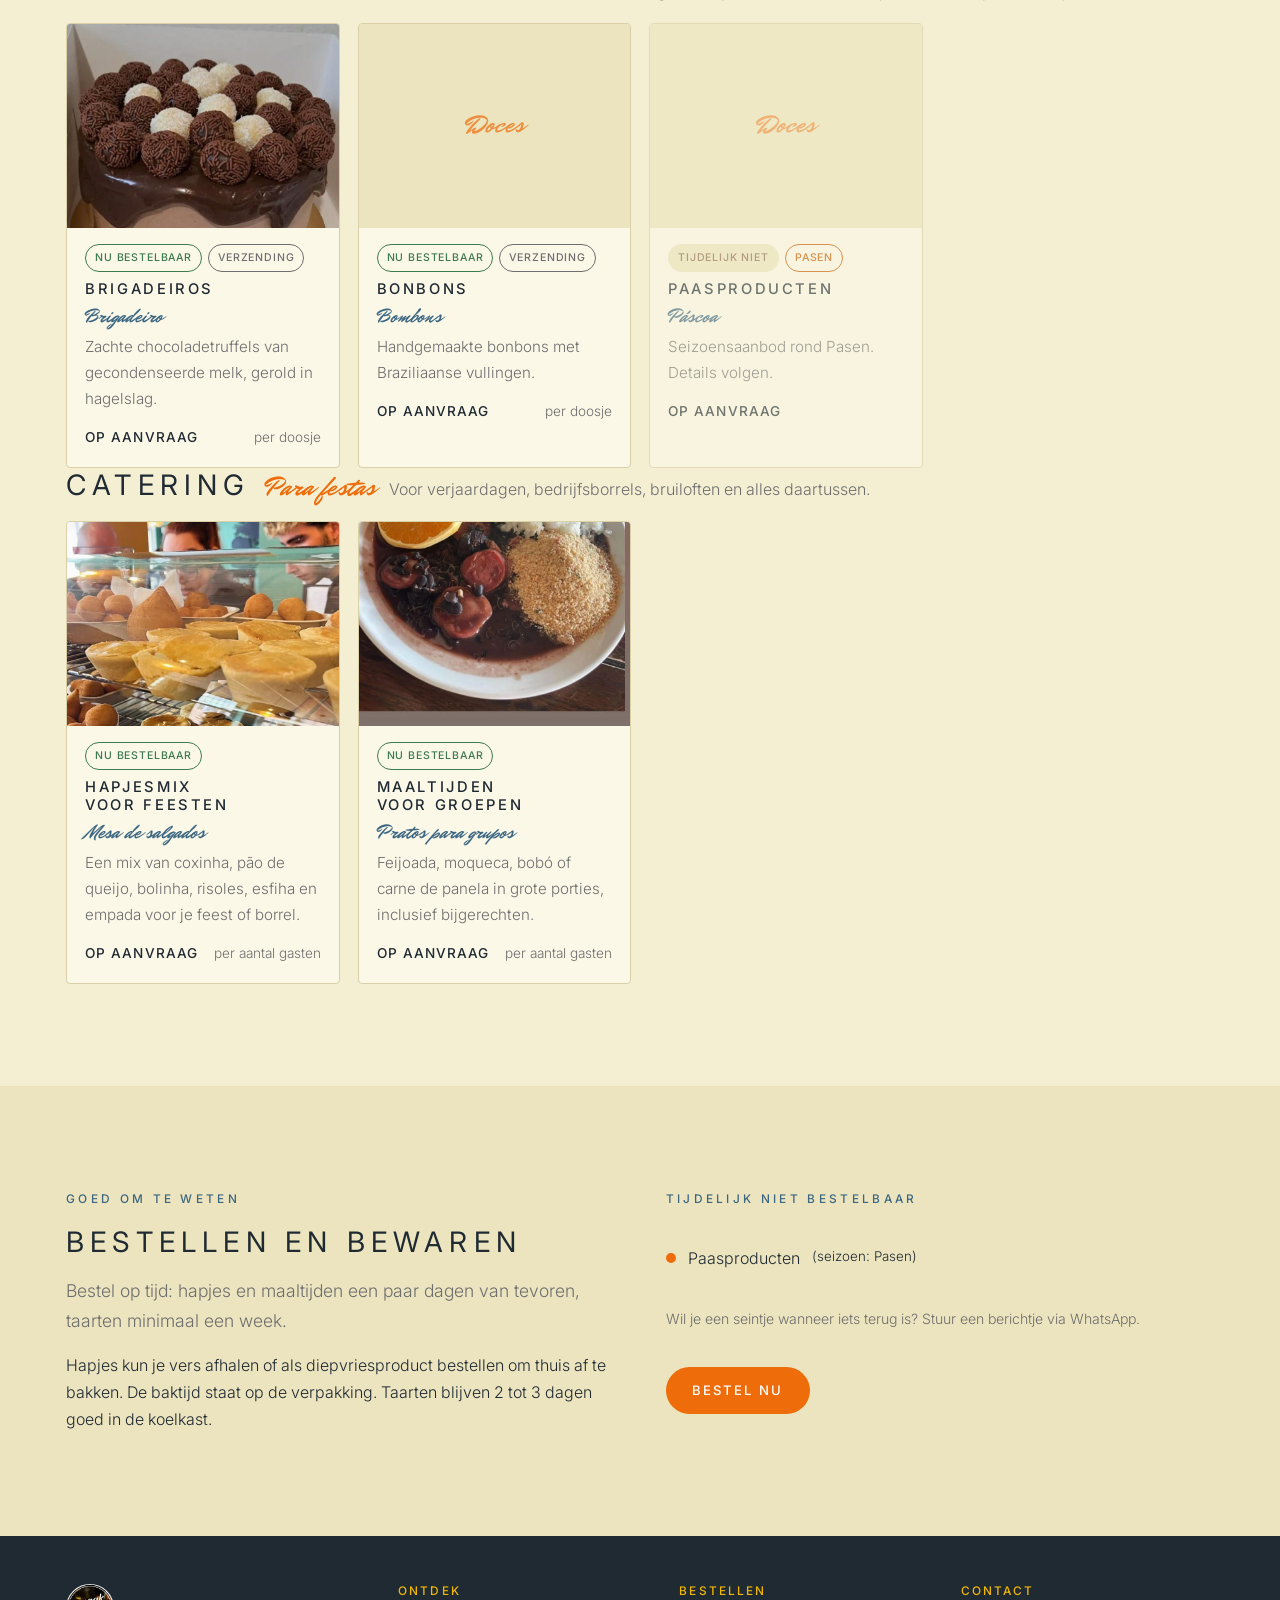
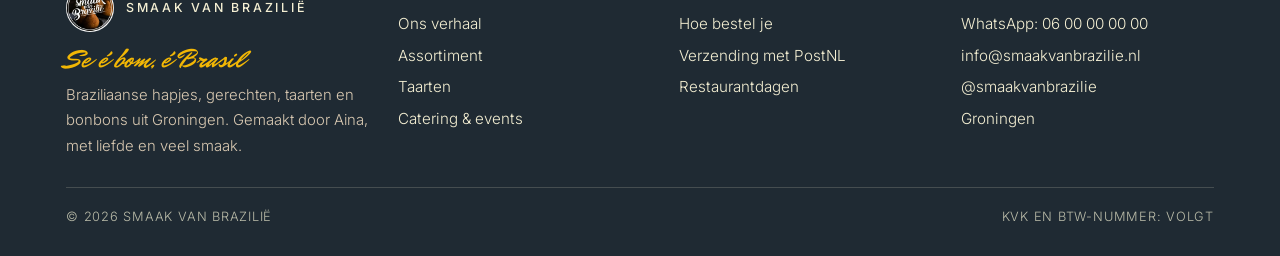
==== commit 60c5e427: "Homepage: andere foto bij 'Een avond Brazilië'; crèmekleuren als variabelen De achtergrondfoto tafel" ====
--- a/assortiment.html
+++ b/assortiment.html
@@ -67,7 +67,7 @@
     <div>
       <a class='brand' href='/'><img src="img/logo.jpg" alt=""><span>smaak van Brazilië</span></a>
       <p class="tagline">Se é bom, é Brasil</p>
-      <p style="margin-top:10px;font-size:.93rem;color:#D9C9B2">Braziliaanse hapjes, gerechten, taarten en bonbons uit Groningen. Gemaakt door Aina, met liefde en veel smaak.</p>
+      <p style="margin-top:10px;font-size:.93rem;color:var(--muted-on-dark)">Braziliaanse hapjes, gerechten, taarten en bonbons uit Groningen. Gemaakt door Aina, met liefde en veel smaak.</p>
     </div>
     <div>
       <h4>Ontdek</h4>
--- a/style.css
+++ b/style.css
@@ -18,6 +18,8 @@
   --leaf:      #3E7A4F;
   --dark:      #4E7FA0;   /* donkere banden zijn nu blauw */
   --dark-fg:   #F4EFD3;
+  --surface:   #FBF8E8;   /* kaarten, formulier */
+  --muted-on-dark: #D9C9B2; /* zachte tekst op donkere banden en footer */
 
   --f-display: "Inter", "Helvetica Neue", Helvetica, Arial, sans-serif;
   --f-body:    "Inter", "Helvetica Neue", Helvetica, Arial, sans-serif;
@@ -134,7 +136,7 @@
 
 /* ---- Product cards ---- */
 .cards{display:grid;grid-template-columns:repeat(auto-fill,minmax(250px,1fr));gap:18px}
-.card{display:grid;grid-template-rows:auto 1fr;background:#FBF8E8;border:1px solid var(--line);border-radius:var(--r);overflow:hidden}
+.card{display:grid;grid-template-rows:auto 1fr;background:var(--surface);border:1px solid var(--line);border-radius:var(--r);overflow:hidden}
 .card .ph{aspect-ratio:4/3;background:var(--bg-2);display:grid;place-items:center;overflow:hidden}
 .card .ph img{width:100%;height:100%;object-fit:cover}
 .card .ph .noimg{font-family:var(--f-script);color:var(--accent);font-size:1.6rem;opacity:.7}
@@ -173,7 +175,7 @@
 
 /* ---- Steps / info ---- */
 .steps{display:grid;grid-template-columns:repeat(3,minmax(0,1fr));gap:18px;counter-reset:s}
-.step{background:#FBF8E8;border:1px solid var(--line);border-radius:var(--r);padding:22px;display:grid;gap:10px;align-content:start}
+.step{background:var(--surface);border:1px solid var(--line);border-radius:var(--r);padding:22px;display:grid;gap:10px;align-content:start}
 .step h3{display:flex;align-items:center;gap:12px}
 .step h3::before{counter-increment:s;content:counter(s);width:34px;height:34px;border-radius:50%;background:var(--yellow);color:var(--ink);display:grid;place-items:center;font-size:.85rem;letter-spacing:0;flex:none;font-weight:500}
 .step p{color:var(--ink-2);font-size:.97rem}
@@ -182,7 +184,7 @@
 .info{border-left:3px solid var(--yellow);padding-left:16px;display:grid;gap:6px}
 .info h3{font-size:1.1rem}
 .info p{color:var(--ink-2);font-size:.97rem}
-.band-dark .info p{color:#D9C9B2}
+.band-dark .info p{color:var(--muted-on-dark)}
 
 /* ---- Event card ---- */
 .event{display:grid;grid-template-columns:minmax(0,1.1fr) minmax(0,1fr);gap:clamp(20px,4vw,56px);align-items:center}
@@ -197,13 +199,13 @@
 .contact-grid{display:grid;grid-template-columns:minmax(0,1fr) minmax(0,1fr);gap:clamp(24px,4vw,56px)}
 @media (max-width: 860px){.contact-grid{grid-template-columns:1fr}}
 .ways{display:grid;gap:12px}
-.way{display:flex;gap:14px;align-items:center;padding:14px 16px;border:1px solid var(--line);border-radius:var(--r);background:#FBF8E8;text-decoration:none}
+.way{display:flex;gap:14px;align-items:center;padding:14px 16px;border:1px solid var(--line);border-radius:var(--r);background:var(--surface);text-decoration:none}
 .way .ic{width:42px;height:42px;border-radius:12px;background:var(--bg-2);display:grid;place-items:center;flex:none;color:var(--accent-dk)}
 .way .ic svg{width:22px;height:22px}
 .way b{font-family:var(--f-body);font-weight:500;text-transform:uppercase;letter-spacing:.12em;font-size:.8rem;display:block}
 .way span{color:var(--ink-2);font-size:.93rem;word-break:break-word}
 .copybtn{margin-left:auto;font:inherit;font-size:.8rem;font-weight:700;padding:6px 10px;border-radius:8px;border:1px solid var(--line);background:var(--bg);cursor:pointer;flex:none}
-form.order{display:grid;gap:14px;background:#FBF8E8;border:1px solid var(--line);border-radius:var(--r);padding:22px}
+form.order{display:grid;gap:14px;background:var(--surface);border:1px solid var(--line);border-radius:var(--r);padding:22px}
 .field{display:grid;gap:6px}
 .field label{font-weight:700;font-size:.92rem}
 .field input,.field select,.field textarea{font:inherit;padding:11px 12px;border:1px solid var(--line);border-radius:10px;background:var(--bg);color:var(--ink);width:100%;min-width:0}
